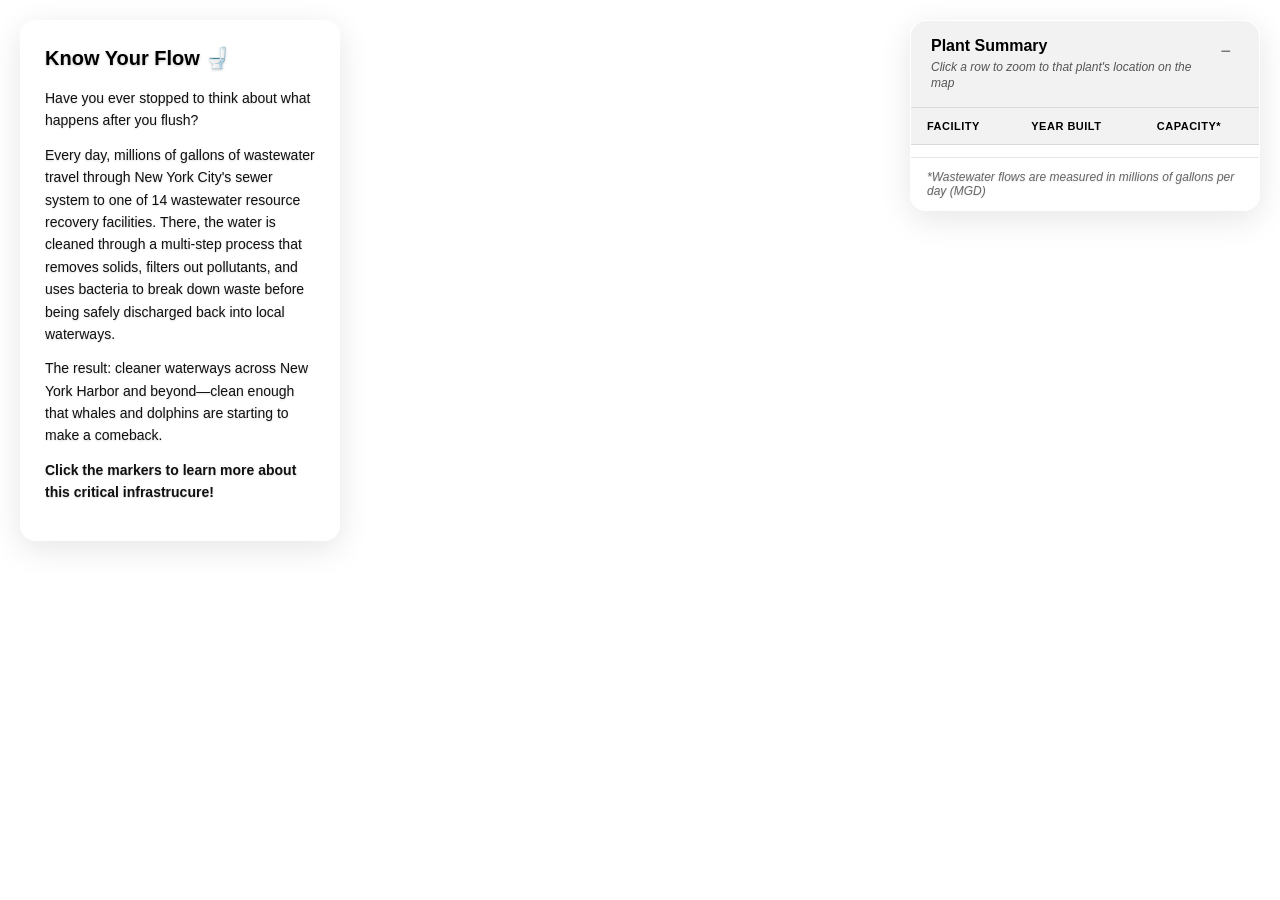
==== index.html @ db4d6819 "wastewater-sewershed-additions" ====
<!-- Boiler Plate Set Up -->

<!DOCTYPE html>

<html lang="en">

<head>
  <meta charset="utf-8">
  <meta name="viewport" content="width=device-width, initial-scale=1">
  <title>New York City's Wastewater Treatment System</title>
  <link rel="stylesheet" href="styles.css">
  <link href="https://api.mapbox.com/mapbox-gl-js/v3.20.0/mapbox-gl.css" rel="stylesheet">
  <script src="https://api.mapbox.com/mapbox-gl-js/v3.20.0/mapbox-gl.js"></script>
</head>

<body>
    <div id="sidebar">
        <div class="sidebar-content">
            <h2>Know Your Flow 🚽</h2>
            <p>Have you ever stopped to think about what happens after you flush?</p>
            <p>Every day, millions of gallons of wastewater travel through New York City's sewer system to one of 14 wastewater resource recovery facilities. There, the water is cleaned through a multi-step process that removes solids, filters out pollutants, and uses bacteria to break down waste before being safely discharged back into local waterways.</p>
            <p>The result: cleaner waterways across New York Harbor and beyond—clean enough that whales and dolphins are starting to make a comeback. </p>
            <p> <strong> Click the markers to learn more about this critical infrastrucure!</strong></p>
        </div>
    </div>
    <div id="summary-table">
        <div class="table-header">
            <div class="table-title">
                <span>Plant Summary</span>
                <em>Click a row to zoom to that plant's location on the map</em>
            </div>
            <button id="toggle-table" class="minimize-btn">−</button>
        </div>
        <div class="table-content">
            <table id="plants-table">
                <thead>
                    <tr>
                        <th>Facility</th>
                        <th>Year Built</th>
                        <th>Capacity*</th>
                    </tr>
                </thead>
                <tbody id="table-body">
                    <!-- Table rows will be populated by JavaScript -->
                </tbody>
            </table>
            <div class="table-footnote">
                *Wastewater flows are measured in millions of gallons per day (MGD)
            </div>
        </div>
        <div class="table-minimized">
            <span>Click to expand summary table</span>
        </div>
    </div>
    <div id="map-container"></div>
    <script src="script.js"></script>
</body>
---- styles.css ----
* {
  margin: 0;
  padding: 0;
  box-sizing: border-box;
}

body {
  width: 100%;
  height: 100vh;
  font-family: -apple-system, BlinkMacSystemFont, 'Segoe UI', Roboto, sans-serif;
  position: relative;
}

#sidebar {
  position: absolute;
  top: 20px;
  left: 20px;
  width: 320px;
  background: rgba(255, 255, 255, 0.7);
  backdrop-filter: blur(10px);
  -webkit-backdrop-filter: blur(10px);
  border: 1px solid rgba(255, 255, 255, 0.2);
  border-radius: 16px;
  padding: 0;
  box-shadow: 0 8px 32px rgba(0, 0, 0, 0.1);
  z-index: 1000;
  overflow: hidden;
}

.sidebar-content {
  padding: 24px;
  max-width: none;
}

.sidebar-content h2 {
  font-size: 20px;
  font-weight: 700;
  color: #000;
  margin-bottom: 16px;
  line-height: 1.3;
  text-shadow: 0 1px 3px rgba(0,0,0,0.2);
}

.sidebar-content p {
  color: #111;
  line-height: 1.6;
  margin-bottom: 12px;
  font-size: 14px;
  text-shadow: 0 1px 2px rgba(0,0,0,0.15);
}

#map-container {
  flex: 1;
  height: 100%;
  position: relative;
}

#summary-table {
  position: absolute;
  top: 20px;
  right: 20px;
  width: 350px;
  background: rgba(255, 255, 255, 0.7);
  backdrop-filter: blur(10px);
  -webkit-backdrop-filter: blur(10px);
  border: 1px solid rgba(255, 255, 255, 0.2);
  border-radius: 16px;
  box-shadow: 0 8px 32px rgba(0, 0, 0, 0.1);
  z-index: 1000;
  overflow: hidden;
  transition: all 0.3s ease;
}

.table-header {
  display: flex;
  justify-content: space-between;
  align-items: flex-start;
  gap: 12px;
  padding: 16px 20px;
  background: rgba(0, 0, 0, 0.05);
  border-bottom: 1px solid rgba(0, 0, 0, 0.1);
}

.table-title {
  display: flex;
  flex-direction: column;
  gap: 4px;
}

.table-title span {
  font-weight: 600;
  color: #000;
  font-size: 16px;
}

.table-title em {
  color: #555;
  font-size: 12px;
  line-height: 1.35;
}

.minimize-btn {
  background: none;
  border: none;
  font-size: 18px;
  color: #666;
  cursor: pointer;
  padding: 4px 8px;
  border-radius: 4px;
  transition: all 0.2s ease;
}

.minimize-btn:hover {
  background: rgba(0, 0, 0, 0.1);
  color: #000;
}

.table-content {
  max-height: 400px;
  overflow-y: auto;
  position: relative;
}

#plants-table {
  width: 100%;
  border-collapse: collapse;
  font-size: 13px;
}

#plants-table th {
  background: rgba(0, 0, 0, 0.05);
  padding: 12px 16px;
  text-align: left;
  font-weight: 600;
  color: #000;
  border-bottom: 1px solid rgba(0, 0, 0, 0.1);
  text-transform: uppercase;
  letter-spacing: 0.5px;
  font-size: 11px;
}

#plants-table td {
  padding: 10px 16px;
  border-bottom: 1px solid rgba(255, 255, 255, 0.3);
  color: #111;
  text-shadow: 0 1px 2px rgba(0,0,0,0.1);
}

#plants-table tr:hover {
  background: rgba(0, 0, 0, 0.02);
}

#plants-table tbody tr {
  cursor: pointer;
}

#plants-table tbody tr:focus {
  outline: 2px solid rgba(74, 144, 226, 0.8);
  outline-offset: -2px;
  background: rgba(74, 144, 226, 0.08);
}

.table-footnote {
  position: sticky;
  bottom: 0;
  margin-top: 12px;
  padding: 12px 16px;
  background: rgba(255, 255, 255, 0.8);
  backdrop-filter: blur(5px);
  -webkit-backdrop-filter: blur(5px);
  border-top: 1px solid rgba(0, 0, 0, 0.1);
  font-size: 12px;
  color: #666;
  text-shadow: 0 1px 2px rgba(0,0,0,0.1);
  font-style: italic;
  border-radius: 0 0 12px 12px;
  z-index: 1;
}

.table-minimized {
  display: none;
  padding: 12px 20px;
  text-align: center;
  color: #666;
  font-size: 14px;
  cursor: pointer;
  background: rgba(0, 0, 0, 0.05);
  border-top: 1px solid rgba(0, 0, 0, 0.1);
}

.table-minimized:hover {
  background: rgba(0, 0, 0, 0.1);
  color: #000;
}

/* Minimized state */
#summary-table.minimized .table-content {
  display: none;
}

#summary-table.minimized .table-minimized {
  display: block;
}

#summary-table.minimized .table-header {
  border-bottom: none;
}

/* Responsive design */
@media (max-width: 768px) {
  #summary-table {
    top: 10px;
    right: 10px;
    width: calc(100vw - 20px);
    max-width: 350px;
  }

  .table-content {
    max-height: 300px;
  }
}
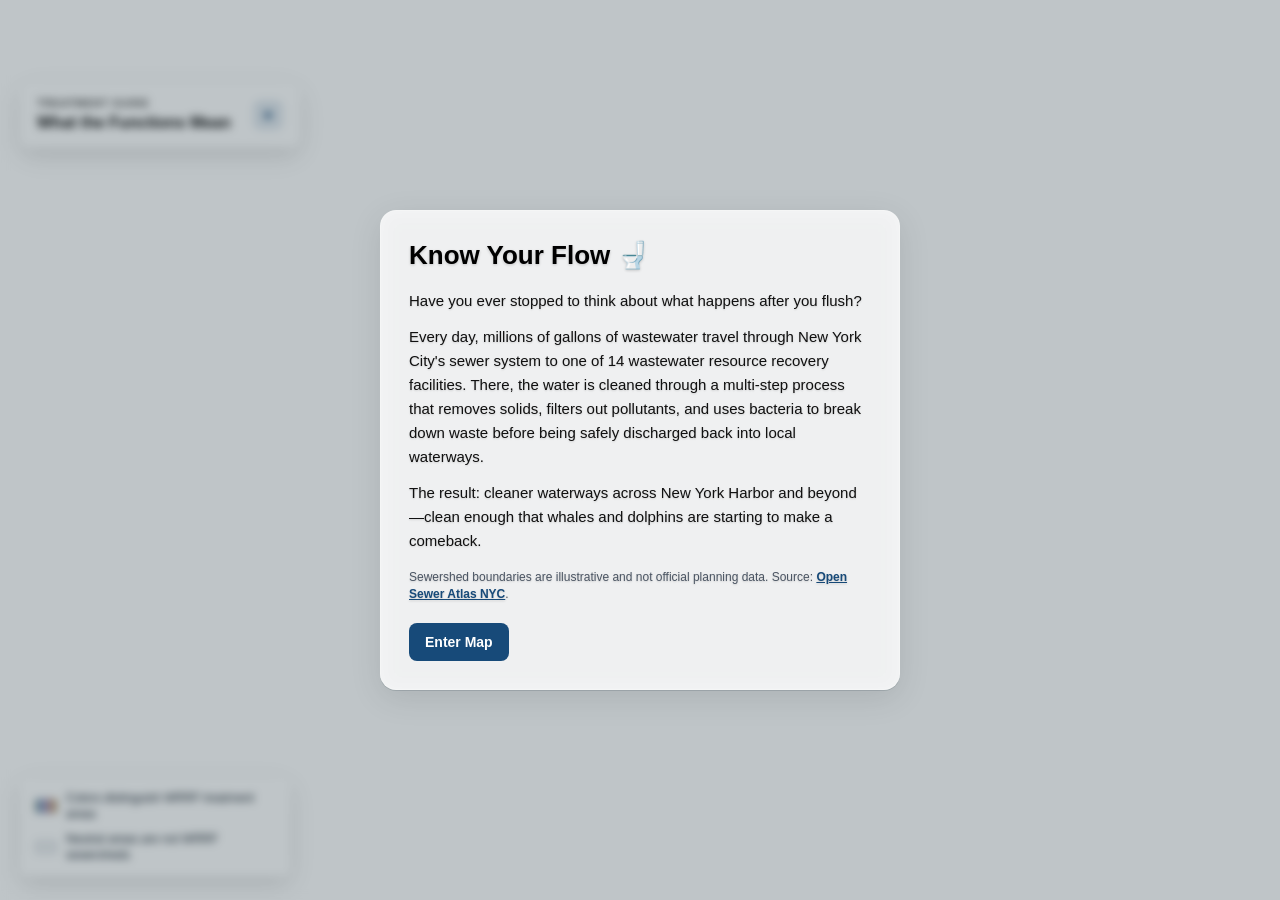
==== commit abc441e3: "wastewater-map-v3" ====
--- a/index.html
+++ b/index.html
@@ -10,46 +10,68 @@
   <title>New York City's Wastewater Treatment System</title>
   <link rel="stylesheet" href="styles.css">
   <link href="https://api.mapbox.com/mapbox-gl-js/v3.20.0/mapbox-gl.css" rel="stylesheet">
+  <link href="https://api.mapbox.com/mapbox-gl-js/plugins/mapbox-gl-geocoder/v5.1.0/mapbox-gl-geocoder.css" rel="stylesheet">
   <script src="https://api.mapbox.com/mapbox-gl-js/v3.20.0/mapbox-gl.js"></script>
+  <script src="https://api.mapbox.com/mapbox-gl-js/plugins/mapbox-gl-geocoder/v5.1.0/mapbox-gl-geocoder.min.js"></script>
 </head>
 
 <body>
-    <div id="sidebar">
-        <div class="sidebar-content">
+    <div id="intro-overlay">
+        <div class="intro-card">
             <h2>Know Your Flow 🚽</h2>
             <p>Have you ever stopped to think about what happens after you flush?</p>
             <p>Every day, millions of gallons of wastewater travel through New York City's sewer system to one of 14 wastewater resource recovery facilities. There, the water is cleaned through a multi-step process that removes solids, filters out pollutants, and uses bacteria to break down waste before being safely discharged back into local waterways.</p>
             <p>The result: cleaner waterways across New York Harbor and beyond—clean enough that whales and dolphins are starting to make a comeback. </p>
-            <p> <strong> Click the markers to learn more about this critical infrastrucure!</strong></p>
+            <p class="intro-note">
+                Sewershed boundaries are illustrative and not official planning data.
+                Source: <a href="https://openseweratlas.tumblr.com/data" target="_blank" rel="noopener">Open Sewer Atlas NYC</a>.
+            </p>
+            <button id="enter-map" type="button">Enter Map</button>
         </div>
     </div>
-    <div id="summary-table">
-        <div class="table-header">
-            <div class="table-title">
-                <span>Plant Summary</span>
-                <em>Click a row to zoom to that plant's location on the map</em>
+    <div id="wrrf-info-panel" class="empty">
+        <div class="wrrf-panel-header">
+            <div>
+                <span class="panel-kicker">Treatment Area</span>
+                <h3 id="wrrf-panel-title">Hover over a sewershed</h3>
             </div>
-            <button id="toggle-table" class="minimize-btn">−</button>
+            <span id="wrrf-panel-code" class="wrrf-code">WRRF</span>
         </div>
-        <div class="table-content">
-            <table id="plants-table">
-                <thead>
-                    <tr>
-                        <th>Facility</th>
-                        <th>Year Built</th>
-                        <th>Capacity*</th>
-                    </tr>
-                </thead>
-                <tbody id="table-body">
-                    <!-- Table rows will be populated by JavaScript -->
-                </tbody>
-            </table>
-            <div class="table-footnote">
-                *Wastewater flows are measured in millions of gallons per day (MGD)
+        <div class="wrrf-panel-body">
+            <p id="wrrf-panel-prompt" class="panel-prompt">
+                Hover to preview. Click a treatment area to keep it open.
+            </p>
+            <div id="wrrf-panel-content" class="panel-content" aria-live="polite">
+                <div class="metric-grid" id="wrrf-metrics"></div>
+                <div class="function-section">
+                    <h4>Facility Functions</h4>
+                    <div class="function-list" id="wrrf-functions"></div>
+                </div>
             </div>
         </div>
-        <div class="table-minimized">
-            <span>Click to expand summary table</span>
+    </div>
+    <div id="treatment-guide" class="minimized">
+        <div class="guide-header">
+            <div>
+                <span class="panel-kicker">Treatment Guide</span>
+                <h3>What the Functions Mean</h3>
+            </div>
+            <button id="toggle-guide" type="button" aria-label="Expand treatment guide">+</button>
+        </div>
+        <div class="guide-body">
+            <div class="guide-tabs" id="guide-tabs"></div>
+            <div class="guide-pills" id="guide-pills"></div>
+            <div class="guide-description" id="guide-description"></div>
+        </div>
+    </div>
+    <div id="map-legend">
+        <div class="legend-row">
+            <span class="legend-swatch treatment-area"></span>
+            <span>Colors distinguish WRRF treatment areas</span>
+        </div>
+        <div class="legend-row">
+            <span class="legend-swatch neutral-area"></span>
+            <span>Neutral areas are not WRRF sewersheds</span>
         </div>
     </div>
     <div id="map-container"></div>
--- a/styles.css
+++ b/styles.css
@@ -11,29 +11,39 @@
   position: relative;
 }
 
-#sidebar {
+#intro-overlay {
   position: absolute;
-  top: 20px;
-  left: 20px;
-  width: 320px;
-  background: rgba(255, 255, 255, 0.7);
+  inset: 0;
+  display: grid;
+  place-items: center;
+  padding: 24px;
+  background: rgba(11, 31, 43, 0.26);
+  backdrop-filter: blur(4px);
+  -webkit-backdrop-filter: blur(4px);
+  z-index: 2000;
+  opacity: 1;
+  transition: opacity 0.24s ease, visibility 0.24s ease;
+}
+
+#intro-overlay.hidden {
+  opacity: 0;
+  pointer-events: none;
+  visibility: hidden;
+}
+
+.intro-card {
+  width: min(520px, 100%);
+  background: rgba(255, 255, 255, 0.86);
   backdrop-filter: blur(10px);
   -webkit-backdrop-filter: blur(10px);
   border: 1px solid rgba(255, 255, 255, 0.2);
   border-radius: 16px;
-  padding: 0;
+  padding: 28px;
   box-shadow: 0 8px 32px rgba(0, 0, 0, 0.1);
-  z-index: 1000;
-  overflow: hidden;
-}
-
-.sidebar-content {
-  padding: 24px;
-  max-width: none;
-}
-
-.sidebar-content h2 {
-  font-size: 20px;
+}
+
+.intro-card h2 {
+  font-size: 26px;
   font-weight: 700;
   color: #000;
   margin-bottom: 16px;
@@ -41,12 +51,43 @@
   text-shadow: 0 1px 3px rgba(0,0,0,0.2);
 }
 
-.sidebar-content p {
+.intro-card p {
   color: #111;
   line-height: 1.6;
   margin-bottom: 12px;
+  font-size: 15px;
+  text-shadow: 0 1px 2px rgba(0,0,0,0.15);
+}
+
+.intro-card .intro-note {
+  margin-top: 16px;
+  color: #4b5563;
+  font-size: 12px;
+  line-height: 1.45;
+}
+
+.intro-note a {
+  color: #174a79;
+  font-weight: 700;
+}
+
+#enter-map {
+  margin-top: 8px;
+  padding: 11px 16px;
+  border: 0;
+  border-radius: 8px;
+  background: #174a79;
+  color: #fff;
+  cursor: pointer;
   font-size: 14px;
-  text-shadow: 0 1px 2px rgba(0,0,0,0.15);
+  font-weight: 800;
+}
+
+#enter-map:hover,
+#enter-map:focus-visible {
+  background: #0f3558;
+  outline: 3px solid rgba(74, 144, 226, 0.35);
+  outline-offset: 2px;
 }
 
 #map-container {
@@ -55,11 +96,315 @@
   position: relative;
 }
 
-#summary-table {
+.plant-marker {
+  position: relative;
+  min-width: 34px;
+  height: 26px;
+  display: grid;
+  place-items: center;
+  padding: 0 9px;
+  border: 2px solid var(--marker-color);
+  border-radius: 999px;
+  background: rgba(255, 255, 255, 0.88);
+  box-shadow: 0 4px 12px rgba(0, 0, 0, 0.16);
+  color: var(--marker-color);
+  pointer-events: none;
+  transform: translateY(-6px);
+}
+
+.plant-marker::after {
+  content: "";
+  position: absolute;
+  left: 50%;
+  bottom: -8px;
+  width: 10px;
+  height: 10px;
+  border-right: 2px solid var(--marker-color);
+  border-bottom: 2px solid var(--marker-color);
+  background: rgba(255, 255, 255, 0.88);
+  transform: translateX(-50%) rotate(45deg);
+}
+
+.plant-marker-label {
+  position: relative;
+  z-index: 1;
+  font-size: 11px;
+  font-weight: 800;
+  line-height: 1;
+}
+
+.searched-address-marker {
+  width: 18px;
+  height: 18px;
+  border: 3px solid #fff;
+  border-radius: 50%;
+  background: #0B1F2A;
+  box-shadow: 0 0 0 4px rgba(11, 31, 42, 0.18), 0 6px 18px rgba(0, 0, 0, 0.24);
+  pointer-events: none;
+}
+
+.mapboxgl-ctrl-top-left {
+  top: 20px;
+  left: 20px;
+}
+
+.mapboxgl-ctrl-geocoder {
+  min-width: 320px;
+  max-width: 360px;
+  border-radius: 8px;
+  box-shadow: 0 8px 24px rgba(0, 0, 0, 0.14);
+  font-family: inherit;
+}
+
+.mapboxgl-ctrl-geocoder--input {
+  height: 42px;
+  color: #111;
+  font-family: inherit;
+  font-size: 14px;
+}
+
+#map-legend {
+  position: absolute;
+  left: 20px;
+  bottom: 24px;
+  width: 270px;
+  padding: 12px 14px;
+  border: 1px solid rgba(255, 255, 255, 0.3);
+  border-radius: 8px;
+  background: rgba(255, 255, 255, 0.74);
+  backdrop-filter: blur(10px);
+  -webkit-backdrop-filter: blur(10px);
+  box-shadow: 0 8px 24px rgba(0, 0, 0, 0.12);
+  color: #1f2933;
+  font-size: 12px;
+  line-height: 1.35;
+  z-index: 1000;
+}
+
+#treatment-guide {
+  position: absolute;
+  top: 82px;
+  left: 20px;
+  width: 340px;
+  max-height: calc(100vh - 160px);
+  display: flex;
+  flex-direction: column;
+  border: 1px solid rgba(255, 255, 255, 0.3);
+  border-radius: 12px;
+  background: rgba(255, 255, 255, 0.76);
+  backdrop-filter: blur(10px);
+  -webkit-backdrop-filter: blur(10px);
+  box-shadow: 0 8px 24px rgba(0, 0, 0, 0.12);
+  z-index: 1000;
+  overflow: hidden;
+}
+
+.guide-header {
+  display: flex;
+  align-items: center;
+  justify-content: space-between;
+  gap: 12px;
+  padding: 14px 16px;
+  border-bottom: 1px solid rgba(0, 0, 0, 0.08);
+  background: rgba(255, 255, 255, 0.38);
+}
+
+.guide-header h3 {
+  margin: 0;
+  color: #111;
+  font-size: 16px;
+  line-height: 1.2;
+}
+
+#toggle-guide {
+  flex: 0 0 auto;
+  width: 30px;
+  height: 30px;
+  border: 0;
+  border-radius: 8px;
+  background: rgba(23, 74, 121, 0.12);
+  color: #174a79;
+  cursor: pointer;
+  font-size: 19px;
+  font-weight: 800;
+  line-height: 1;
+}
+
+#toggle-guide:hover,
+#toggle-guide:focus-visible {
+  background: rgba(23, 74, 121, 0.2);
+  outline: 2px solid rgba(74, 144, 226, 0.35);
+  outline-offset: 2px;
+}
+
+.guide-body {
+  padding: 14px 16px 16px;
+  overflow-y: auto;
+}
+
+#treatment-guide.minimized .guide-body {
+  display: none;
+}
+
+#treatment-guide.minimized {
+  width: 280px;
+}
+
+.guide-tabs {
+  display: grid;
+  grid-template-columns: repeat(2, minmax(0, 1fr));
+  gap: 7px;
+  padding: 5px;
+  border-radius: 10px;
+  background: rgba(31, 41, 51, 0.055);
+}
+
+.guide-tab,
+.guide-pill {
+  border: 0;
+  cursor: pointer;
+  font-family: inherit;
+  text-align: left;
+}
+
+.guide-tab {
+  display: flex;
+  align-items: center;
+  gap: 7px;
+  min-height: 34px;
+  padding: 8px 9px;
+  border-radius: 8px;
+  background: transparent;
+  color: #333;
+  font-size: 11px;
+  font-weight: 800;
+  line-height: 1.2;
+}
+
+.guide-tab.active {
+  background: rgba(255, 255, 255, 0.84);
+  color: #111;
+  box-shadow: 0 1px 4px rgba(0, 0, 0, 0.08);
+}
+
+.guide-tab-dot {
+  flex: 0 0 auto;
+  width: 8px;
+  height: 8px;
+  border-radius: 50%;
+  background: #155d4d;
+}
+
+.guide-tab-dot.treatment {
+  background: #155d4d;
+}
+
+.guide-tab-dot.solids {
+  background: #8a4b12;
+}
+
+.guide-tab-dot.energy {
+  background: #5c2fa6;
+}
+
+.guide-tab-dot.cso {
+  background: #205d8f;
+}
+
+.guide-pills {
+  --guide-color: #155d4d;
+  display: flex;
+  flex-wrap: wrap;
+  gap: 7px;
+  margin-top: 12px;
+}
+
+.guide-pills.treatment {
+  --guide-color: #155d4d;
+}
+
+.guide-pills.solids {
+  --guide-color: #8a4b12;
+}
+
+.guide-pills.energy {
+  --guide-color: #5c2fa6;
+}
+
+.guide-pills.cso {
+  --guide-color: #205d8f;
+}
+
+.guide-pill {
+  padding: 7px 9px;
+  border: 1px solid rgba(0, 0, 0, 0.08);
+  border-radius: 999px;
+  background: rgba(255, 255, 255, 0.62);
+  color: #333;
+  font-size: 12px;
+  font-weight: 700;
+  line-height: 1;
+}
+
+.guide-pill.active {
+  border-color: transparent;
+  background: var(--guide-color);
+  color: #fff;
+}
+
+.guide-description {
+  margin-top: 14px;
+  padding: 12px;
+  border-radius: 8px;
+  background: rgba(255, 255, 255, 0.56);
+  border: 1px solid rgba(0, 0, 0, 0.08);
+}
+
+.guide-description h4 {
+  margin: 0 0 7px;
+  color: #111;
+  font-size: 14px;
+  line-height: 1.25;
+}
+
+.guide-description p {
+  margin: 0;
+  color: #374151;
+  font-size: 13px;
+  line-height: 1.45;
+}
+
+.legend-row {
+  display: flex;
+  align-items: center;
+  gap: 9px;
+}
+
+.legend-row + .legend-row {
+  margin-top: 8px;
+}
+
+.legend-swatch {
+  flex: 0 0 auto;
+  width: 22px;
+  height: 14px;
+  border: 1px solid rgba(31, 41, 51, 0.18);
+  border-radius: 3px;
+}
+
+.legend-swatch.treatment-area {
+  background: linear-gradient(90deg, #6FA6B5, #A99AC6, #D8A35D);
+}
+
+.legend-swatch.neutral-area {
+  background: rgba(217, 222, 226, 0.45);
+}
+
+#wrrf-info-panel {
   position: absolute;
   top: 20px;
   right: 20px;
-  width: 350px;
+  width: 360px;
   background: rgba(255, 255, 255, 0.7);
   backdrop-filter: blur(10px);
   -webkit-backdrop-filter: blur(10px);
@@ -68,154 +413,204 @@
   box-shadow: 0 8px 32px rgba(0, 0, 0, 0.1);
   z-index: 1000;
   overflow: hidden;
-  transition: all 0.3s ease;
-}
-
-.table-header {
+  opacity: 1;
+  transform: translateY(0);
+  transition: opacity 0.2s ease, transform 0.2s ease;
+  max-height: calc(100vh - 40px);
+  display: flex;
+  flex-direction: column;
+}
+
+#wrrf-info-panel.empty {
+  opacity: 0;
+  pointer-events: none;
+  transform: translateY(8px);
+}
+
+.wrrf-panel-header {
   display: flex;
   justify-content: space-between;
-  align-items: flex-start;
+  align-items: center;
   gap: 12px;
-  padding: 16px 20px;
+  padding: 18px 20px;
   background: rgba(0, 0, 0, 0.05);
   border-bottom: 1px solid rgba(0, 0, 0, 0.1);
 }
 
-.table-title {
-  display: flex;
-  flex-direction: column;
-  gap: 4px;
-}
-
-.table-title span {
-  font-weight: 600;
+.panel-kicker {
+  display: block;
+  margin-bottom: 4px;
+  color: #555;
+  font-size: 11px;
+  font-weight: 700;
+  letter-spacing: 0.5px;
+  text-transform: uppercase;
+}
+
+#wrrf-panel-title {
+  margin: 0;
   color: #000;
+  font-size: 18px;
+  font-weight: 700;
+  line-height: 1.2;
+}
+
+.wrrf-code {
+  flex: 0 0 auto;
+  min-width: 48px;
+  padding: 8px 10px;
+  border-radius: 999px;
+  background: rgba(74, 144, 226, 0.16);
+  color: #174a79;
+  font-size: 12px;
+  font-weight: 800;
+  text-align: center;
+}
+
+.wrrf-panel-body {
+  padding: 18px 20px 20px;
+  overflow-y: auto;
+  min-height: 0;
+}
+
+.panel-prompt {
+  color: #333;
+  font-size: 14px;
+  line-height: 1.5;
+}
+
+#wrrf-info-panel.empty .panel-content {
+  display: none;
+}
+
+#wrrf-info-panel.has-data .panel-prompt {
+  display: none;
+}
+
+.metric-grid {
+  display: grid;
+  grid-template-columns: repeat(2, minmax(0, 1fr));
+  gap: 10px;
+}
+
+.metric-card {
+  min-height: 76px;
+  padding: 12px;
+  border: 1px solid rgba(0, 0, 0, 0.08);
+  border-radius: 8px;
+  background: rgba(255, 255, 255, 0.52);
+}
+
+.metric-label {
+  display: block;
+  margin-bottom: 6px;
+  color: #555;
+  font-size: 11px;
+  font-weight: 700;
+  text-transform: uppercase;
+}
+
+.metric-value {
+  color: #111;
   font-size: 16px;
-}
-
-.table-title em {
+  font-weight: 700;
+  line-height: 1.25;
+}
+
+.function-section {
+  margin-top: 16px;
+}
+
+.function-section h4 {
+  margin: 0 0 10px;
+  color: #222;
+  font-size: 13px;
+  font-weight: 800;
+  text-transform: uppercase;
+}
+
+.function-list {
+  display: grid;
+  gap: 12px;
+}
+
+.function-group {
+  --group-color: #155d4d;
+  --group-bg: rgba(67, 170, 139, 0.12);
+  padding: 10px;
+  border: 1px solid rgba(0, 0, 0, 0.08);
+  border-left: 4px solid var(--group-color);
+  border-radius: 8px;
+  background: var(--group-bg);
+}
+
+.function-group h5 {
+  margin: 0 0 8px;
+  color: var(--group-color);
+  font-size: 12px;
+  font-weight: 800;
+  text-transform: uppercase;
+}
+
+.function-group.treatment {
+  --group-color: #155d4d;
+  --group-bg: rgba(67, 170, 139, 0.12);
+}
+
+.function-group.solids {
+  --group-color: #8a4b12;
+  --group-bg: rgba(248, 150, 30, 0.13);
+}
+
+.function-group.energy {
+  --group-color: #5c2fa6;
+  --group-bg: rgba(131, 56, 236, 0.11);
+}
+
+.function-group.cso {
+  --group-color: #205d8f;
+  --group-bg: rgba(42, 111, 151, 0.12);
+}
+
+.function-chip-row {
+  display: flex;
+  flex-wrap: wrap;
+  gap: 8px;
+}
+
+.function-chip {
+  padding: 7px 9px;
+  border-radius: 999px;
+  background: rgba(255, 255, 255, 0.68);
+  color: var(--group-color);
+  font-size: 12px;
+  font-weight: 700;
+  line-height: 1;
+}
+
+.missing-data {
+  color: #444;
+  font-size: 14px;
+  line-height: 1.5;
+}
+
+.no-functions {
   color: #555;
-  font-size: 12px;
-  line-height: 1.35;
-}
-
-.minimize-btn {
-  background: none;
-  border: none;
-  font-size: 18px;
-  color: #666;
-  cursor: pointer;
-  padding: 4px 8px;
-  border-radius: 4px;
-  transition: all 0.2s ease;
-}
-
-.minimize-btn:hover {
-  background: rgba(0, 0, 0, 0.1);
-  color: #000;
-}
-
-.table-content {
-  max-height: 400px;
-  overflow-y: auto;
-  position: relative;
-}
-
-#plants-table {
-  width: 100%;
-  border-collapse: collapse;
   font-size: 13px;
-}
-
-#plants-table th {
-  background: rgba(0, 0, 0, 0.05);
-  padding: 12px 16px;
-  text-align: left;
-  font-weight: 600;
-  color: #000;
-  border-bottom: 1px solid rgba(0, 0, 0, 0.1);
-  text-transform: uppercase;
-  letter-spacing: 0.5px;
-  font-size: 11px;
-}
-
-#plants-table td {
-  padding: 10px 16px;
-  border-bottom: 1px solid rgba(255, 255, 255, 0.3);
-  color: #111;
-  text-shadow: 0 1px 2px rgba(0,0,0,0.1);
-}
-
-#plants-table tr:hover {
-  background: rgba(0, 0, 0, 0.02);
-}
-
-#plants-table tbody tr {
-  cursor: pointer;
-}
-
-#plants-table tbody tr:focus {
-  outline: 2px solid rgba(74, 144, 226, 0.8);
-  outline-offset: -2px;
-  background: rgba(74, 144, 226, 0.08);
-}
-
-.table-footnote {
-  position: sticky;
-  bottom: 0;
-  margin-top: 12px;
-  padding: 12px 16px;
-  background: rgba(255, 255, 255, 0.8);
-  backdrop-filter: blur(5px);
-  -webkit-backdrop-filter: blur(5px);
-  border-top: 1px solid rgba(0, 0, 0, 0.1);
-  font-size: 12px;
-  color: #666;
-  text-shadow: 0 1px 2px rgba(0,0,0,0.1);
   font-style: italic;
-  border-radius: 0 0 12px 12px;
-  z-index: 1;
-}
-
-.table-minimized {
-  display: none;
-  padding: 12px 20px;
-  text-align: center;
-  color: #666;
-  font-size: 14px;
-  cursor: pointer;
-  background: rgba(0, 0, 0, 0.05);
-  border-top: 1px solid rgba(0, 0, 0, 0.1);
-}
-
-.table-minimized:hover {
-  background: rgba(0, 0, 0, 0.1);
-  color: #000;
-}
-
-/* Minimized state */
-#summary-table.minimized .table-content {
-  display: none;
-}
-
-#summary-table.minimized .table-minimized {
-  display: block;
-}
-
-#summary-table.minimized .table-header {
-  border-bottom: none;
 }
 
 /* Responsive design */
 @media (max-width: 768px) {
-  #summary-table {
-    top: 10px;
+  #wrrf-info-panel {
+    top: auto;
+    bottom: 10px;
     right: 10px;
     width: calc(100vw - 20px);
-    max-width: 350px;
+    max-width: 360px;
   }
 
-  .table-content {
-    max-height: 300px;
+  .metric-grid {
+    grid-template-columns: 1fr;
   }
 }
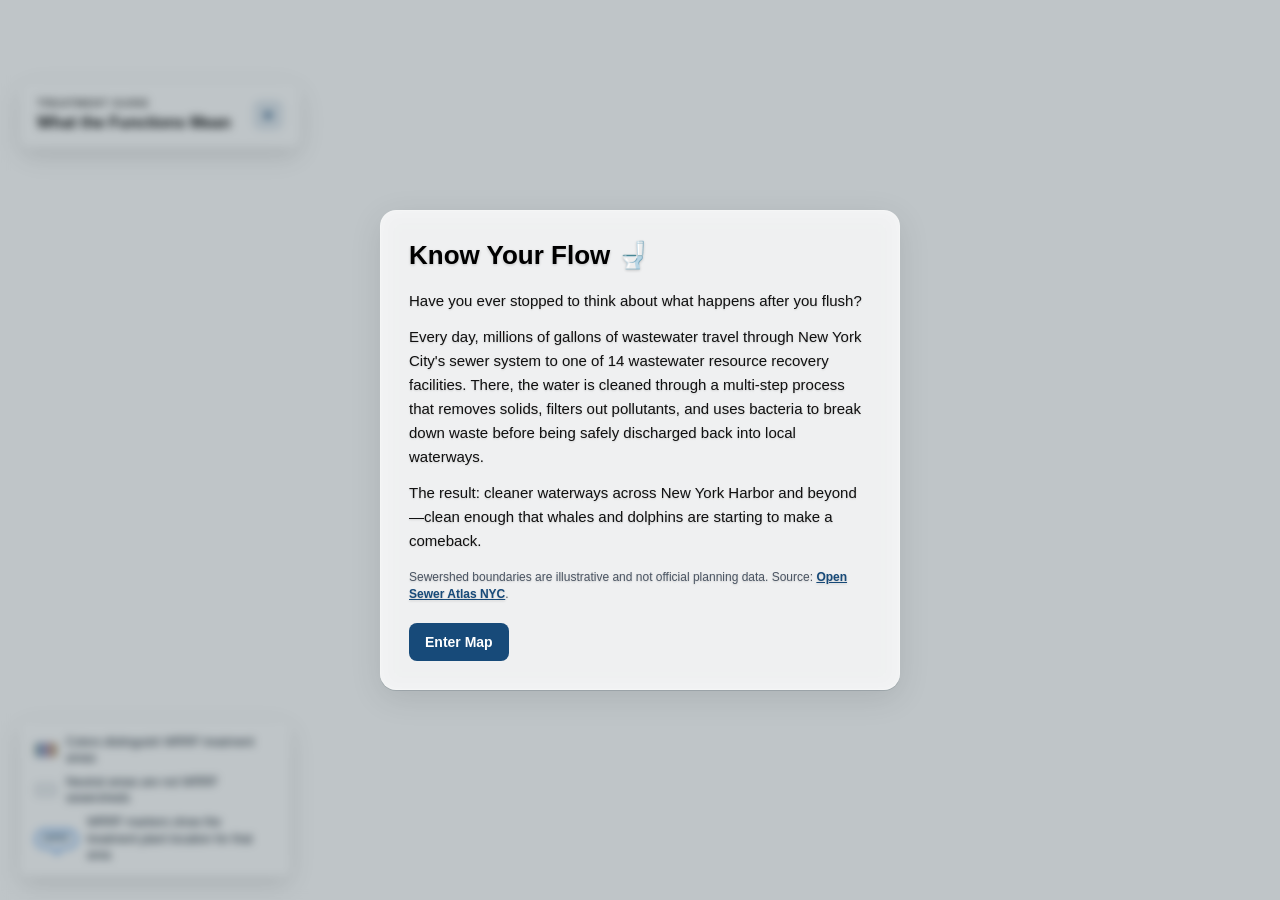
==== commit 1a157228: "wastewater-mapping-v5" ====
--- a/index.html
+++ b/index.html
@@ -29,6 +29,7 @@
             <button id="enter-map" type="button">Enter Map</button>
         </div>
     </div>
+    <div id="address-search"></div>
     <div id="wrrf-info-panel" class="empty">
         <div class="wrrf-panel-header">
             <div>
@@ -36,13 +37,15 @@
                 <h3 id="wrrf-panel-title">Hover over a sewershed</h3>
             </div>
             <span id="wrrf-panel-code" class="wrrf-code">WRRF</span>
+            <button id="close-wrrf-panel" class="close-panel" type="button" aria-label="Close treatment area details">&times;</button>
         </div>
         <div class="wrrf-panel-body">
             <p id="wrrf-panel-prompt" class="panel-prompt">
-                Hover to preview. Click a treatment area to keep it open.
+                Hover to preview. Click or tap a treatment area to keep it open.
             </p>
             <div id="wrrf-panel-content" class="panel-content" aria-live="polite">
                 <div class="metric-grid" id="wrrf-metrics"></div>
+                <p class="metric-note"><abbr title="million gallons per day">MGD</abbr> stands for million gallons per day.</p>
                 <div class="function-section">
                     <h4>Facility Functions</h4>
                     <div class="function-list" id="wrrf-functions"></div>
@@ -73,6 +76,10 @@
             <span class="legend-swatch neutral-area"></span>
             <span>Neutral areas are not WRRF sewersheds</span>
         </div>
+        <div class="legend-row">
+            <span class="legend-plant-marker" aria-hidden="true">WRRF</span>
+            <span>WRRF markers show the treatment plant location for that area</span>
+        </div>
     </div>
     <div id="map-container"></div>
     <script src="script.js"></script>
--- a/styles.css
+++ b/styles.css
@@ -143,14 +143,18 @@
   pointer-events: none;
 }
 
-.mapboxgl-ctrl-top-left {
+#address-search {
+  position: absolute;
   top: 20px;
   left: 20px;
+  width: 340px;
+  z-index: 1200;
 }
 
 .mapboxgl-ctrl-geocoder {
-  min-width: 320px;
-  max-width: 360px;
+  width: 100%;
+  min-width: 0;
+  max-width: none;
   border-radius: 8px;
   box-shadow: 0 8px 24px rgba(0, 0, 0, 0.14);
   font-family: inherit;
@@ -161,6 +165,10 @@
   color: #111;
   font-family: inherit;
   font-size: 14px;
+}
+
+#address-search .mapboxgl-ctrl-geocoder .suggestions {
+  z-index: 1201;
 }
 
 #map-legend {
@@ -398,6 +406,36 @@
 
 .legend-swatch.neutral-area {
   background: rgba(217, 222, 226, 0.45);
+}
+
+.legend-plant-marker {
+  position: relative;
+  flex: 0 0 auto;
+  min-width: 34px;
+  height: 20px;
+  display: grid;
+  place-items: center;
+  padding: 0 6px;
+  border: 2px solid #4A90E2;
+  border-radius: 999px;
+  background: rgba(255, 255, 255, 0.88);
+  color: #174a79;
+  font-size: 9px;
+  font-weight: 800;
+  line-height: 1;
+}
+
+.legend-plant-marker::after {
+  content: "";
+  position: absolute;
+  left: 50%;
+  bottom: -6px;
+  width: 7px;
+  height: 7px;
+  border-right: 2px solid #4A90E2;
+  border-bottom: 2px solid #4A90E2;
+  background: rgba(255, 255, 255, 0.88);
+  transform: translateX(-50%) rotate(45deg);
 }
 
 #wrrf-info-panel {
@@ -437,6 +475,28 @@
   border-bottom: 1px solid rgba(0, 0, 0, 0.1);
 }
 
+.close-panel {
+  display: none;
+  flex: 0 0 auto;
+  width: 32px;
+  height: 32px;
+  border: 0;
+  border-radius: 8px;
+  background: rgba(31, 41, 51, 0.08);
+  color: #1f2933;
+  cursor: pointer;
+  font-size: 22px;
+  font-weight: 700;
+  line-height: 1;
+}
+
+.close-panel:hover,
+.close-panel:focus-visible {
+  background: rgba(31, 41, 51, 0.15);
+  outline: 2px solid rgba(74, 144, 226, 0.35);
+  outline-offset: 2px;
+}
+
 .panel-kicker {
   display: block;
   margin-bottom: 4px;
@@ -517,6 +577,18 @@
   line-height: 1.25;
 }
 
+.metric-note {
+  margin-top: 10px;
+  color: #4b5563;
+  font-size: 12px;
+  font-style: italic;
+  line-height: 1.35;
+}
+
+.metric-note abbr {
+  text-decoration: none;
+}
+
 .function-section {
   margin-top: 16px;
 }
@@ -608,9 +680,33 @@
     right: 10px;
     width: calc(100vw - 20px);
     max-width: 360px;
+    max-height: 58vh;
+  }
+
+  .close-panel {
+    display: grid;
+    place-items: center;
+  }
+
+  .wrrf-panel-header {
+    padding: 14px 16px;
+  }
+
+  .wrrf-panel-body {
+    padding: 14px 16px 16px;
   }
 
   .metric-grid {
     grid-template-columns: 1fr;
   }
-}
+
+  #map-legend {
+    bottom: 12px;
+    left: 10px;
+    width: min(300px, calc(100vw - 20px));
+  }
+
+  #wrrf-info-panel.has-data ~ #map-legend {
+    display: none;
+  }
+}
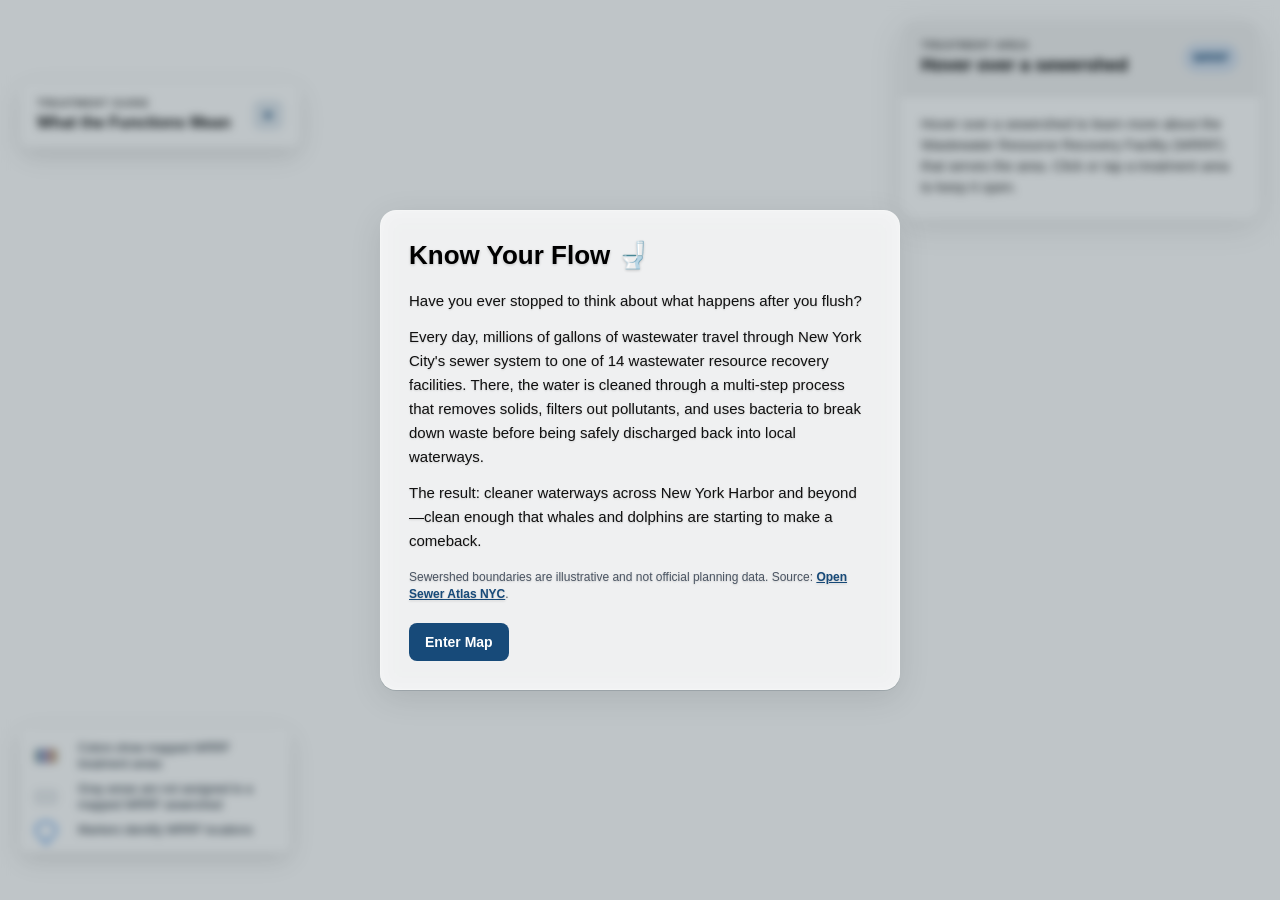
==== commit d2511770: "wastewater-mapping-v6" ====
--- a/index.html
+++ b/index.html
@@ -8,6 +8,7 @@
   <meta charset="utf-8">
   <meta name="viewport" content="width=device-width, initial-scale=1">
   <title>New York City's Wastewater Treatment System</title>
+  <link rel="icon" href="data:image/svg+xml,%3Csvg xmlns='http://www.w3.org/2000/svg' viewBox='0 0 100 100'%3E%3Ctext y='.9em' font-size='90'%3E%F0%9F%9A%BD%3C/text%3E%3C/svg%3E">
   <link rel="stylesheet" href="styles.css">
   <link href="https://api.mapbox.com/mapbox-gl-js/v3.20.0/mapbox-gl.css" rel="stylesheet">
   <link href="https://api.mapbox.com/mapbox-gl-js/plugins/mapbox-gl-geocoder/v5.1.0/mapbox-gl-geocoder.css" rel="stylesheet">
@@ -41,7 +42,7 @@
         </div>
         <div class="wrrf-panel-body">
             <p id="wrrf-panel-prompt" class="panel-prompt">
-                Hover to preview. Click or tap a treatment area to keep it open.
+                Hover over a sewershed to learn more about the Wastewater Resource Recovery Facility (WRRF) that serves the area. Click or tap a treatment area to keep it open.
             </p>
             <div id="wrrf-panel-content" class="panel-content" aria-live="polite">
                 <div class="metric-grid" id="wrrf-metrics"></div>
@@ -70,15 +71,15 @@
     <div id="map-legend">
         <div class="legend-row">
             <span class="legend-swatch treatment-area"></span>
-            <span>Colors distinguish WRRF treatment areas</span>
+            <span>Colors show mapped WRRF treatment areas</span>
         </div>
         <div class="legend-row">
             <span class="legend-swatch neutral-area"></span>
-            <span>Neutral areas are not WRRF sewersheds</span>
+            <span>Gray areas are not assigned to a mapped WRRF sewershed</span>
         </div>
         <div class="legend-row">
-            <span class="legend-plant-marker" aria-hidden="true">WRRF</span>
-            <span>WRRF markers show the treatment plant location for that area</span>
+            <span class="legend-plant-marker" aria-hidden="true"></span>
+            <span>Markers identify WRRF locations</span>
         </div>
     </div>
     <div id="map-container"></div>
--- a/styles.css
+++ b/styles.css
@@ -174,7 +174,7 @@
 #map-legend {
   position: absolute;
   left: 20px;
-  bottom: 24px;
+  bottom: 48px;
   width: 270px;
   padding: 12px 14px;
   border: 1px solid rgba(255, 255, 255, 0.3);
@@ -383,9 +383,11 @@
 }
 
 .legend-row {
-  display: flex;
+  display: grid;
+  grid-template-columns: 34px 1fr;
   align-items: center;
-  gap: 9px;
+  column-gap: 9px;
+  text-align: left;
 }
 
 .legend-row + .legend-row {
@@ -398,6 +400,7 @@
   height: 14px;
   border: 1px solid rgba(31, 41, 51, 0.18);
   border-radius: 3px;
+  justify-self: start;
 }
 
 .legend-swatch.treatment-area {
@@ -411,11 +414,10 @@
 .legend-plant-marker {
   position: relative;
   flex: 0 0 auto;
-  min-width: 34px;
-  height: 20px;
+  width: 22px;
+  height: 18px;
   display: grid;
   place-items: center;
-  padding: 0 6px;
   border: 2px solid #4A90E2;
   border-radius: 999px;
   background: rgba(255, 255, 255, 0.88);
@@ -460,9 +462,7 @@
 }
 
 #wrrf-info-panel.empty {
-  opacity: 0;
   pointer-events: none;
-  transform: translateY(8px);
 }
 
 .wrrf-panel-header {
@@ -701,7 +701,7 @@
   }
 
   #map-legend {
-    bottom: 12px;
+    bottom: 42px;
     left: 10px;
     width: min(300px, calc(100vw - 20px));
   }
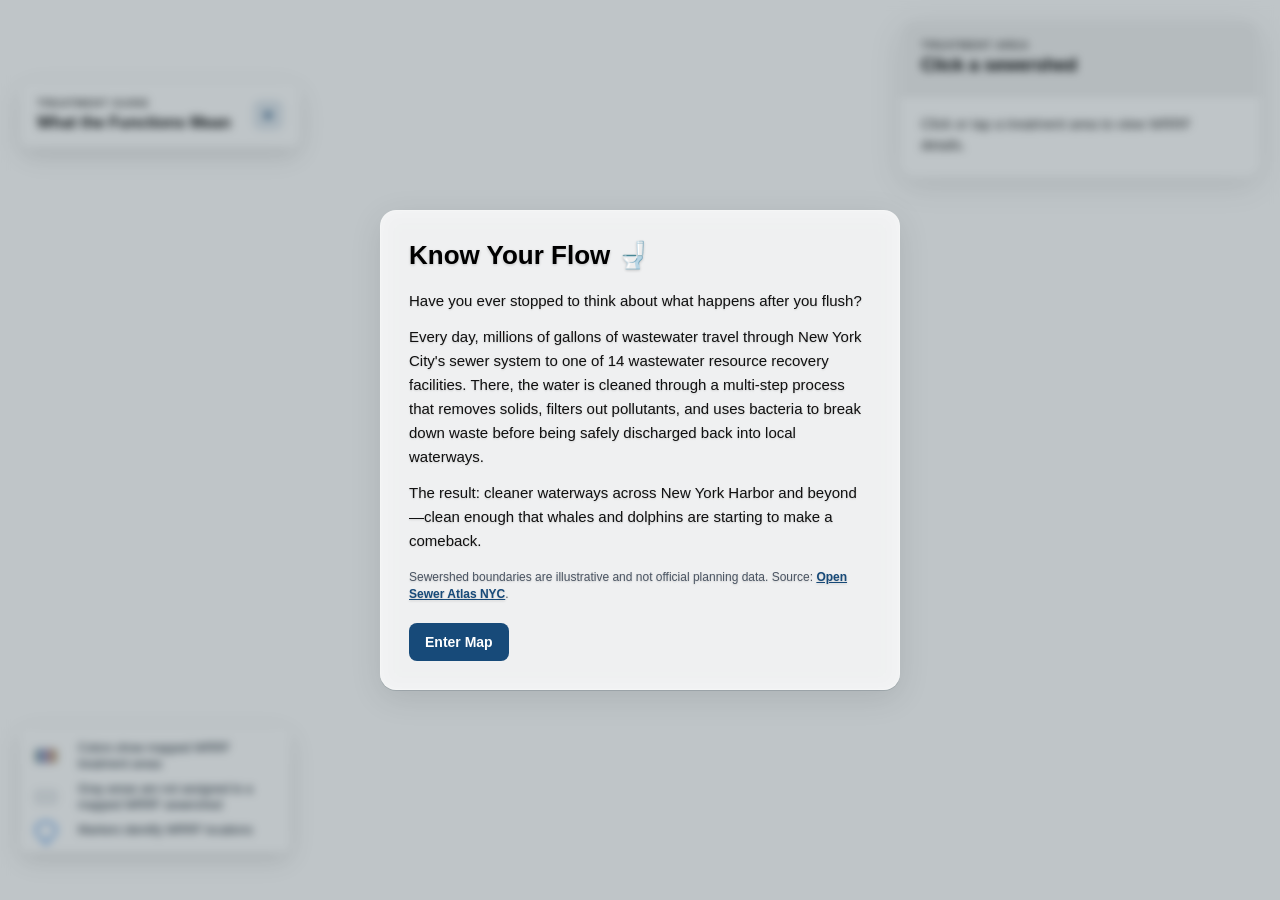
==== commit dae1cb48: "wastewater-mapping-v7" ====
--- a/index.html
+++ b/index.html
@@ -35,14 +35,14 @@
         <div class="wrrf-panel-header">
             <div>
                 <span class="panel-kicker">Treatment Area</span>
-                <h3 id="wrrf-panel-title">Hover over a sewershed</h3>
+                <h3 id="wrrf-panel-title">Click a sewershed</h3>
             </div>
             <span id="wrrf-panel-code" class="wrrf-code">WRRF</span>
             <button id="close-wrrf-panel" class="close-panel" type="button" aria-label="Close treatment area details">&times;</button>
         </div>
         <div class="wrrf-panel-body">
             <p id="wrrf-panel-prompt" class="panel-prompt">
-                Hover over a sewershed to learn more about the Wastewater Resource Recovery Facility (WRRF) that serves the area. Click or tap a treatment area to keep it open.
+                Click or tap a treatment area to view WRRF details.
             </p>
             <div id="wrrf-panel-content" class="panel-content" aria-live="polite">
                 <div class="metric-grid" id="wrrf-metrics"></div>
--- a/styles.css
+++ b/styles.css
@@ -465,6 +465,11 @@
   pointer-events: none;
 }
 
+#wrrf-info-panel.empty .wrrf-code,
+#wrrf-info-panel.empty .close-panel {
+  display: none;
+}
+
 .wrrf-panel-header {
   display: flex;
   justify-content: space-between;
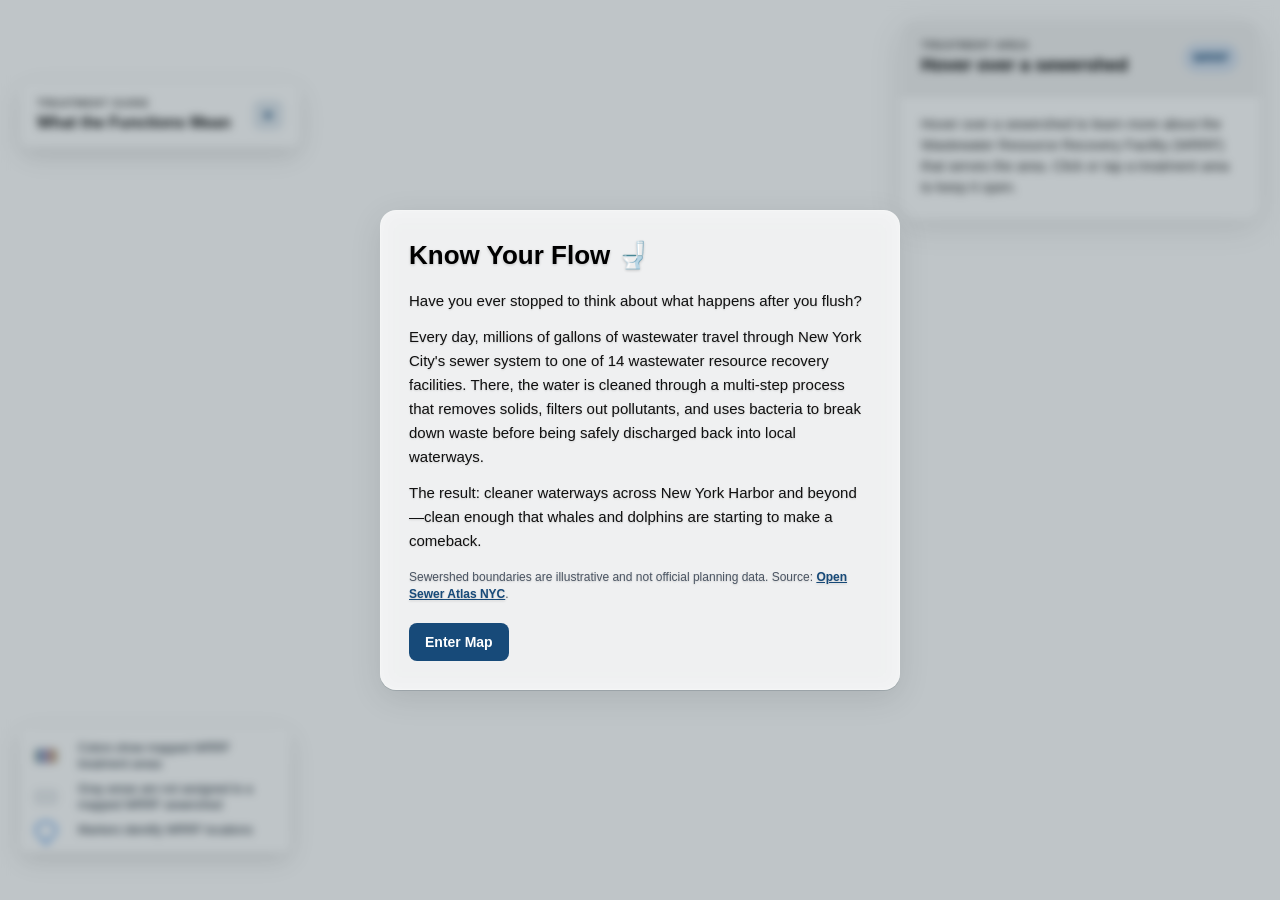
==== commit 14e6eaa5: "Revert "wastewater-mapping-v7" This reverts commit dae1cb48960af677e0e242efe63d19f754723df4." ====
--- a/index.html
+++ b/index.html
@@ -35,14 +35,14 @@
         <div class="wrrf-panel-header">
             <div>
                 <span class="panel-kicker">Treatment Area</span>
-                <h3 id="wrrf-panel-title">Click a sewershed</h3>
+                <h3 id="wrrf-panel-title">Hover over a sewershed</h3>
             </div>
             <span id="wrrf-panel-code" class="wrrf-code">WRRF</span>
             <button id="close-wrrf-panel" class="close-panel" type="button" aria-label="Close treatment area details">&times;</button>
         </div>
         <div class="wrrf-panel-body">
             <p id="wrrf-panel-prompt" class="panel-prompt">
-                Click or tap a treatment area to view WRRF details.
+                Hover over a sewershed to learn more about the Wastewater Resource Recovery Facility (WRRF) that serves the area. Click or tap a treatment area to keep it open.
             </p>
             <div id="wrrf-panel-content" class="panel-content" aria-live="polite">
                 <div class="metric-grid" id="wrrf-metrics"></div>
--- a/styles.css
+++ b/styles.css
@@ -465,11 +465,6 @@
   pointer-events: none;
 }
 
-#wrrf-info-panel.empty .wrrf-code,
-#wrrf-info-panel.empty .close-panel {
-  display: none;
-}
-
 .wrrf-panel-header {
   display: flex;
   justify-content: space-between;
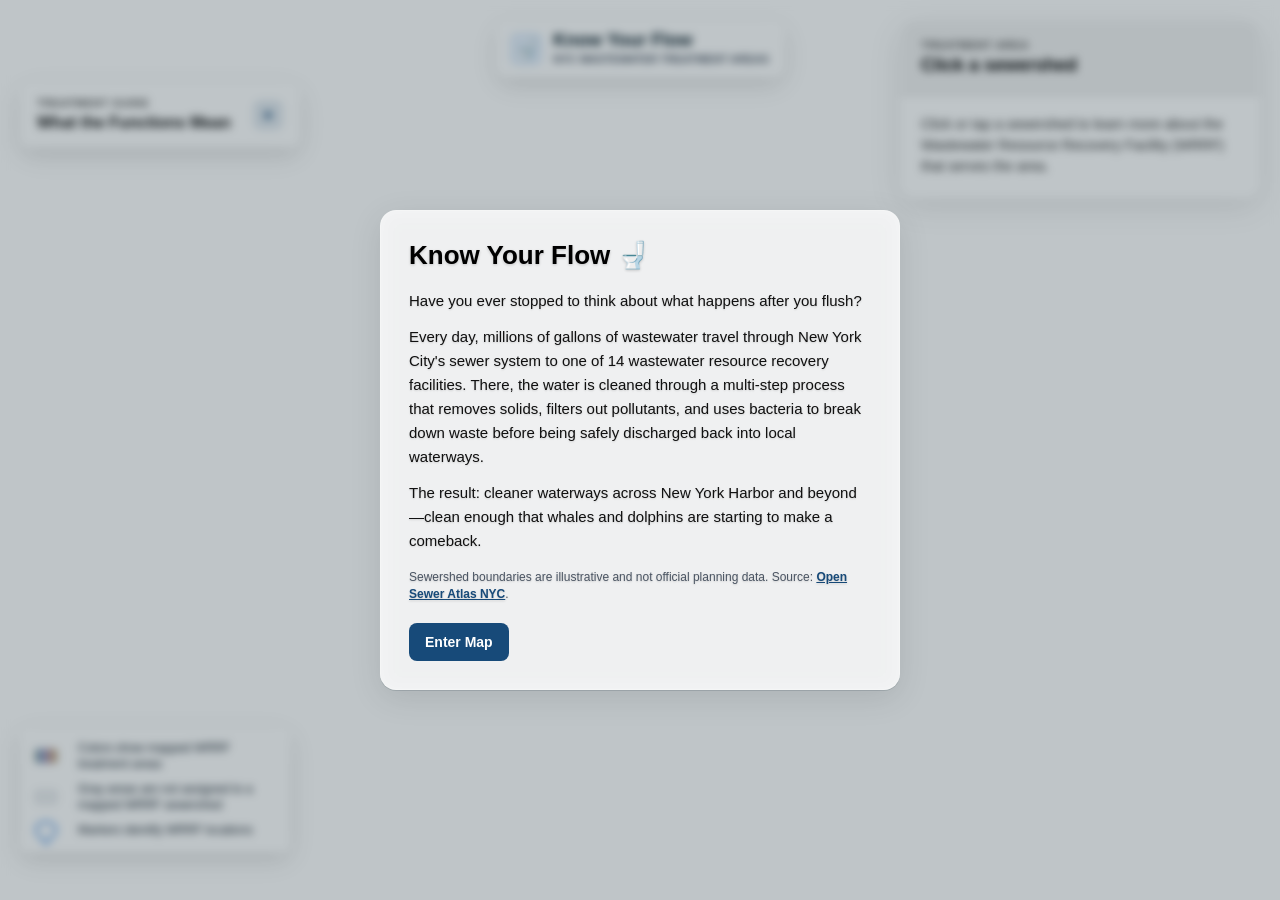
==== commit 0b93b9f0: "wastewater-mapping-v8" ====
--- a/index.html
+++ b/index.html
@@ -30,19 +30,26 @@
             <button id="enter-map" type="button">Enter Map</button>
         </div>
     </div>
+    <div id="map-title-badge" aria-label="Map title">
+        <span class="map-title-icon" aria-hidden="true">🚽</span>
+        <div>
+            <h1>Know Your Flow</h1>
+            <p>NYC wastewater treatment areas</p>
+        </div>
+    </div>
     <div id="address-search"></div>
     <div id="wrrf-info-panel" class="empty">
         <div class="wrrf-panel-header">
             <div>
                 <span class="panel-kicker">Treatment Area</span>
-                <h3 id="wrrf-panel-title">Hover over a sewershed</h3>
+                <h3 id="wrrf-panel-title">Click a sewershed</h3>
             </div>
             <span id="wrrf-panel-code" class="wrrf-code">WRRF</span>
             <button id="close-wrrf-panel" class="close-panel" type="button" aria-label="Close treatment area details">&times;</button>
         </div>
         <div class="wrrf-panel-body">
             <p id="wrrf-panel-prompt" class="panel-prompt">
-                Hover over a sewershed to learn more about the Wastewater Resource Recovery Facility (WRRF) that serves the area. Click or tap a treatment area to keep it open.
+                Click or tap a sewershed to learn more about the Wastewater Resource Recovery Facility (WRRF) that serves the area.
             </p>
             <div id="wrrf-panel-content" class="panel-content" aria-live="polite">
                 <div class="metric-grid" id="wrrf-metrics"></div>
--- a/styles.css
+++ b/styles.css
@@ -94,6 +94,54 @@
   flex: 1;
   height: 100%;
   position: relative;
+}
+
+#map-title-badge {
+  position: absolute;
+  top: 20px;
+  left: 50%;
+  z-index: 1100;
+  display: flex;
+  align-items: center;
+  gap: 10px;
+  min-width: 0;
+  padding: 10px 14px 10px 12px;
+  border: 1px solid rgba(255, 255, 255, 0.3);
+  border-radius: 12px;
+  background: rgba(255, 255, 255, 0.78);
+  backdrop-filter: blur(10px);
+  -webkit-backdrop-filter: blur(10px);
+  box-shadow: 0 8px 24px rgba(0, 0, 0, 0.12);
+  color: #0b1f2a;
+  pointer-events: none;
+  transform: translateX(-50%);
+}
+
+.map-title-icon {
+  display: grid;
+  place-items: center;
+  width: 34px;
+  height: 34px;
+  flex: 0 0 auto;
+  border-radius: 8px;
+  background: rgba(74, 144, 226, 0.14);
+  font-size: 20px;
+}
+
+#map-title-badge h1 {
+  margin: 0;
+  font-size: 18px;
+  font-weight: 800;
+  line-height: 1.05;
+}
+
+#map-title-badge p {
+  margin: 3px 0 0;
+  color: #4b5563;
+  font-size: 11px;
+  font-weight: 700;
+  line-height: 1.2;
+  text-transform: uppercase;
 }
 
 .plant-marker {
@@ -169,6 +217,18 @@
 
 #address-search .mapboxgl-ctrl-geocoder .suggestions {
   z-index: 1201;
+}
+
+.mapboxgl-ctrl-bottom-right {
+  right: 20px;
+  bottom: 20px;
+}
+
+.mapboxgl-ctrl-bottom-right .mapboxgl-ctrl {
+  margin: 0;
+  border-radius: 8px;
+  overflow: hidden;
+  box-shadow: 0 8px 24px rgba(0, 0, 0, 0.14);
 }
 
 #map-legend {
@@ -465,6 +525,10 @@
   pointer-events: none;
 }
 
+#wrrf-info-panel.empty .wrrf-code {
+  display: none;
+}
+
 .wrrf-panel-header {
   display: flex;
   justify-content: space-between;
@@ -674,6 +738,34 @@
 
 /* Responsive design */
 @media (max-width: 768px) {
+  #map-title-badge {
+    top: 74px;
+    left: 10px;
+    max-width: calc(100vw - 20px);
+    padding: 9px 12px 9px 10px;
+    transform: none;
+  }
+
+  .map-title-icon {
+    width: 30px;
+    height: 30px;
+    font-size: 18px;
+  }
+
+  #map-title-badge h1 {
+    font-size: 16px;
+  }
+
+  #map-title-badge p {
+    font-size: 10px;
+  }
+
+  #address-search {
+    top: 10px;
+    left: 10px;
+    width: min(340px, calc(100vw - 20px));
+  }
+
   #wrrf-info-panel {
     top: auto;
     bottom: 10px;
